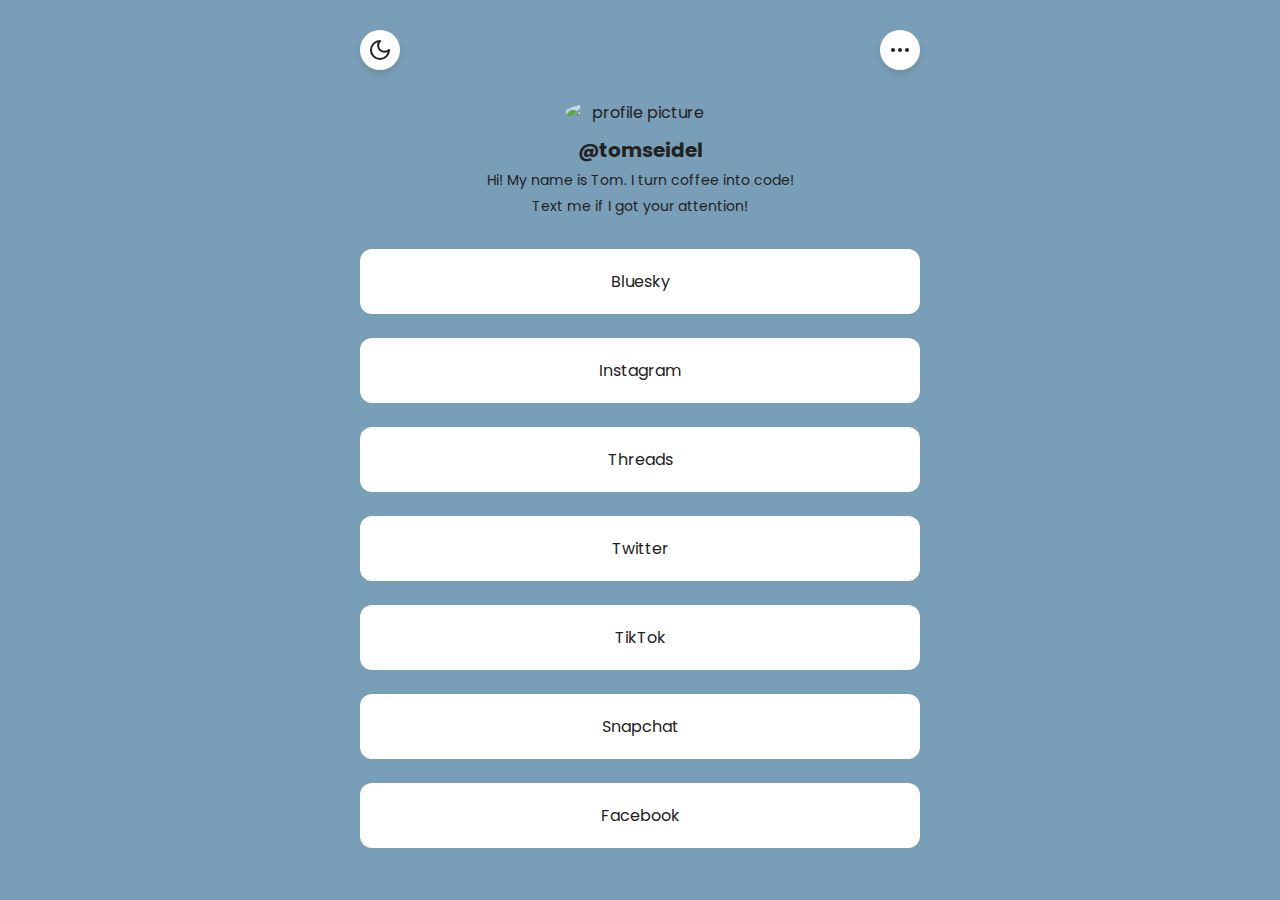
==== links.html @ 718a18c9 "fix: removed dark mode favicon" ====
<!DOCTYPE html>
<html lang="en">
    <head>
        <meta charset="UTF-8">
        <meta name="viewport" content="width=device-width, initial-scale=1.0">
        <link rel="stylesheet" href="styles/links.css">
        <link rel="preconnect" href="https://fonts.googleapis.com">
        <link rel="preconnect" href="https://fonts.gstatic.com" crossorigin>
        <link href="https://fonts.googleapis.com/css2?family=Poppins:wght@400;700&display=swap" rel="stylesheet">
        <link rel="apple-touch-icon" sizes="180x180" href="/apple-touch-icon.png">
        <link rel="icon" type="image/png" sizes="32x32" href="/favicon-32x32.png">
        <link rel="icon" type="image/png" sizes="16x16" href="/favicon-16x16.png">
        <link rel="manifest" href="/site.webmanifest">
        <title>Tom Seidel | Links</title>
    </head>
    <body>
        <div class="overlay"></div>
        <section id="modal-frame" class="modal-frame">
            <header class="modal-header">
                <h2>Share Link</h2>
                <button id="modal-close" class="modal-close" aria-label="Close modal"><svg xmlns="http://www.w3.org/2000/svg" width="24" height="24" viewBox="0 0 24 24" fill="none" stroke="black" stroke-width="2" stroke-linecap="round" stroke-linejoin="round" class="lucide lucide-x-icon lucide-x"><path d="M18 6 6 18"/><path d="m6 6 12 12"/></svg></button>
            </header>
            <div class="modal-input-wrapper">
                <input type="text" id="modal-link" class="modal-link" value="https://tomseidel.com/links" readonly>
                <button id="copy-button" class="copy-button">Copy Link</button>
            </div>
        </section>
        <header>
            <div class="header-wrapper">
                <div class="header-content">
                    <div class="darkmode-share">
                        <button id="darkmode-button" class="darkmode-button"></button>
                        <button id="menu-button" class="menu-button"></button>
                    </div>
                </div>
                <div class="hero-wrapper">
                    <img src="assets/pictures/tom.jpg" alt="profile picture" class="hero-pic">
                    <h1>@tomseidel</h1>
                    <p>Hi! My name is Tom. I turn coffee into code!</p>
                    <p>Text me if I got your attention!</p>
                </div>
            </div>
        </header>
        <section class="link-wrapper">
            <div class="link-content">
                <a href="https://bsky.app/profile/tomseidel.com" class="link-button"target="_blank">Bluesky</a>
                <a href="https://www.instagram.com/tom_sei/" class="link-button"target="_blank">Instagram</a>
                <a href="https://www.threads.net/@tom_sei/" class="link-button"target="_blank">Threads</a>
                <a href="https://x.com/tseideldev/" class="link-button"target="_blank">Twitter</a>
                <a href="https://www.tiktok.com/@tom_seidel" class="link-button"target="_blank">TikTok</a>
                <a href="https://www.snapchat.com/add/tom_sei" class="link-button"target="_blank">Snapchat</a>
                <a href="https://www.facebook.com/seidel.tom" class="link-button"target="_blank">Facebook</a>
            </div>
        </section>
        <script src="scripts/links.js"></script>
    </body>
</html>
---- styles/links.css ----
* { box-sizing: border-box; margin: 0; padding: 0; }
body { font-family: "Poppins", sans-serif; background: #799eb7; color: #222; transition: 0.3s; }

/* Modal Window */
.overlay {
    position: fixed;
    width: 100%;
    height: 100%;
    background: rgba(26, 26, 26, 0.5);
    opacity: 0;
    pointer-events: none;
    z-index: 1001;
    transition: opacity 0.3s ease-in-out;
}

.overlay.active {
    opacity: 1;
    pointer-events: auto;
}

.modal-frame {
    position: fixed;
    top: 50%;
    left: 50%;
    transform: translate(-50%, -50%);
    width: 100%;
    max-width: calc(610px - 3em);
    padding: 20px;
    background-color: #fff;
    color: #222;
    border-radius: 12px;
    box-shadow: 0px 4px 10px rgba(0, 0, 0, 0.2);
    opacity: 0;
    pointer-events: none;
    transition: opacity 0.3s ease-in-out;
    z-index: 1002;
}

.modal-frame.active {
    opacity: 1;
    pointer-events: auto;
}

.modal-header {
    display: flex;
    align-items: center;
    justify-content: center;
    position: relative;
}

.modal-header h2 {
    text-align: center;
    margin: 0;
    flex-grow: 1;
}

.modal-close {
    position: absolute;
    right: 0;
    top: 50%;
    transform: translateY(-50%);
    background: none;
    border: none;
    cursor: pointer;
    padding: 5px;
    display: flex;
    align-items: center;
}

.modal-close svg {
    stroke: black !important;
}

.modal-input-wrapper {
    display: flex;
    flex-direction: column;
    align-items: center;
    width: 100%;
    gap: 10px;
    margin-top: 30px;
}

.modal-link {
    display: block;
    width: 100%;
    max-width: 400px;
    padding: 12px;
    font-size: 16px;
    text-align: center;
    border: 2px solid #ccc;
    border-radius: 8px;
    outline: none;
    background-color: #f8f8f8;
    margin: 16px auto;
}

.modal-link {
    display: flex;
    align-items: center;
    justify-content: center;
    width: 300px;
    height: 20px;
}

.copy-button {
    width: 100%;
    max-width: 300px;
    padding: 10px;
    background: #c9783a;
    font-size: 12px;
    font-weight: 700;
    color: #fff;
    border: none;
    border-radius: 8px;
    cursor: pointer;
    transition: background 0.3s;
    margin-top: 10px;
}

.copy-button:hover {
    background: #a6612d;
}

/* Header section with darkmode and share button */
.header-wrapper {
    display: flex;
    align-items: center;
    flex-direction: column;
    padding-top: 70px;
}

.header-content {
    position: fixed;
    top: 30px;
    left: 50%;
    transform: translateX(-50%);
    width: 100%;

    display: flex;
    justify-content: center;
    z-index: 1000;
}

.darkmode-share {
    display: flex;
    justify-content: space-between;
    width: 100%;
    max-width: 560px;
    margin: 0 1.5em;
    transition: opacity 0.3s ease-in-out;
}

.darkmode-share.hidden {
    opacity: 0;
    pointer-events: none;
}

.darkmode-button {
    width: 40px;
    height: 40px;
    border-radius: 50%;
    background: #fff;
    color: #222;
    display: flex; 
    justify-content: center; 
    align-items: center;
    font-size: 24px; 
    cursor: pointer;
    border: none;
    box-shadow: 0px 4px 6px rgba(0, 0, 0, 0.1);
    transition: background 0.3s;
}

.darkmode-button:hover {
    background: #c9783a;
    color: #fff;
}

.menu-button {
    width: 40px;
    height: 40px;
    border-radius: 50%;
    background: #fff;
    color: #222;
    display: flex; 
    justify-content: center; 
    align-items: center;
    font-size: 24px; 
    cursor: pointer;
    border: none;
    box-shadow: 0px 4px 6px rgba(0, 0, 0, 0.1);
    transition: background 0.3s;
}

.menu-button:hover {
    background: #c9783a;
    color: #fff;
}

.hero-wrapper {
    display: flex;
    flex-direction: column;
    align-items: center;
    width: 100%;
    max-width: 560px;
    padding-top: 30px;
    text-align: center;
}

.hero-wrapper h1 {
    margin-top: 10px;
    font-size: 20px;
}
.hero-wrapper p {
    margin-top: 5px;
    font-size: 14px;
}

.hero-pic {
    width: 100%;
    height: auto;
    max-width: 150px;
    max-height: 150px;
    border-radius: 50%;
    object-fit: cover;
}

/* Link section */
.link-wrapper {
    display: flex;
    justify-content: center;
    margin-top: 20px;
    margin-bottom: 20px;
}

.link-content {
    display: flex;
    flex-direction: column;
    align-items: center;
    width: 100%;
    margin: 0 1.5em;
}

.link-button {
    display: block;
    width: 100%;
    max-width: 560px;
    text-align: center;
    padding: 20px;
    margin: 12px 0;
    background: #fff;
    color: #222;
    border-radius: 12px;
    text-decoration: none;
    transition: 0.3s;
}

.link-button:hover {
    background: #c9783a;
    color: #fff;
}

/* Dark mode functionality */
.dark-mode {
    background: #1a1a1a;
    color: #f1f1f1;
}

.dark-mode .darkmode-button {
    background: #444;
    color: #fff;
}

.dark-mode .darkmode-button:hover {
    background: #c9783a;
}

.dark-mode .menu-button {
    background: #444;
    color: #fff;
}

.dark-mode .menu-button:hover {
    background: #c9783a;
}

.dark-mode .link-button {
    background: #444;
    color: #fff;
}

.dark-mode .link-button:hover {
    background: #c9783a;
    color: #fff;
}

.dark-mode .overlay {
    background: rgba(126, 126, 126, 0.5);
}

.dark-mode .modal-frame {
    background-color: #333;
    color: #f1f1f1;
}

.dark-mode .modal-close {
    color: #f1f1f1;
}

.dark-mode .modal-close svg {
    stroke: white !important;
}

@media (max-width: 575px) {
    /* Dark mode and share button are closer to the top */
    .header-content{
        top: 15px;
    }

    /* Modal window snaps to bottom */
    .modal-frame {
        top: auto;
        bottom: 0;
        left: 50%;
        padding-top: 15px;
        padding-bottom: 40px;
        transform: translateX(-50%);
        border-radius: 12px 12px 0 0;
        max-height: 90vh;
        overflow-y: auto;
    }
}
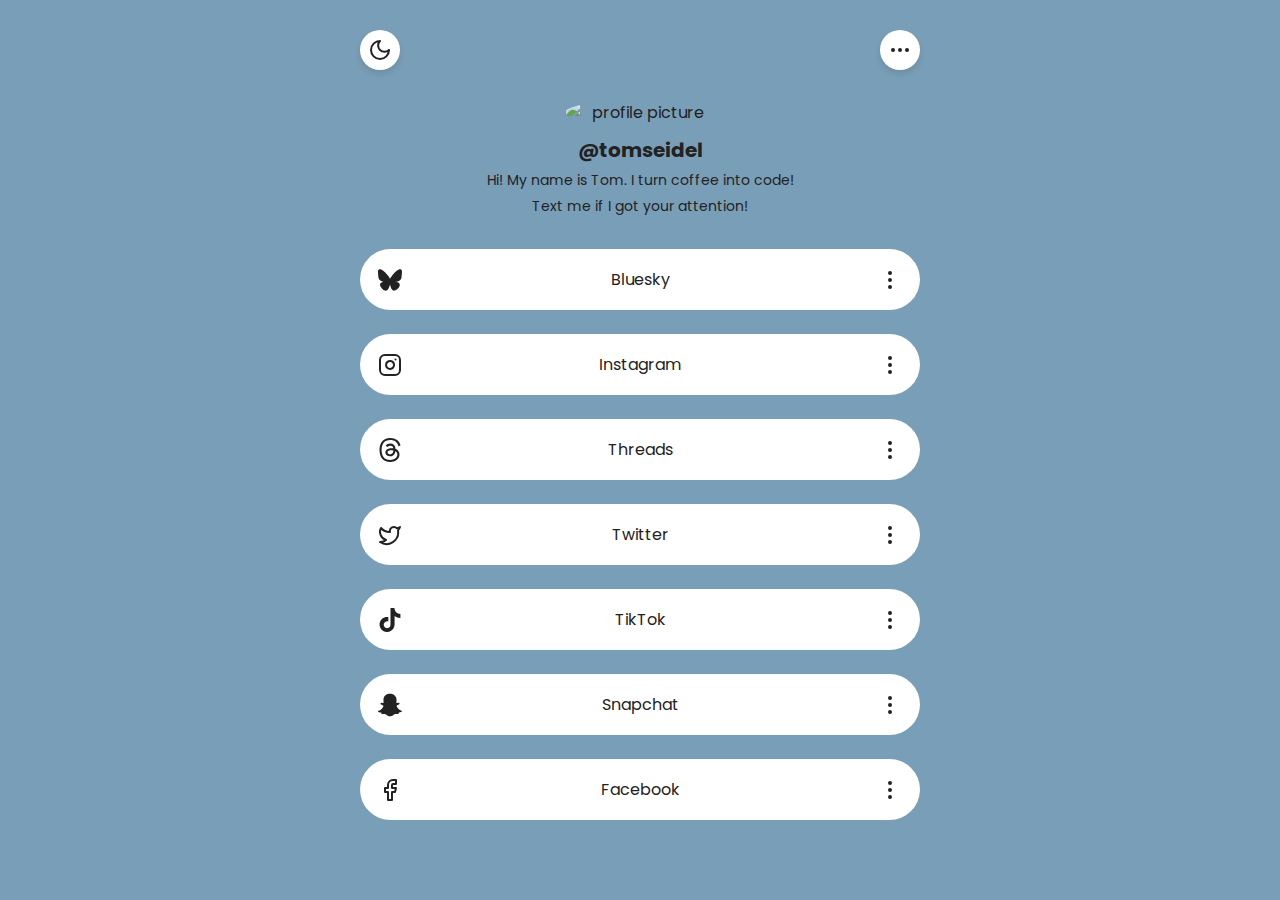
==== commit 7725566d: "feat: add svg icons to link buttons" ====
--- a/links.html
+++ b/links.html
@@ -41,17 +41,97 @@
                 </div>
             </div>
         </header>
+
         <section class="link-wrapper">
             <div class="link-content">
-                <a href="https://bsky.app/profile/tomseidel.com" class="link-button"target="_blank">Bluesky</a>
-                <a href="https://www.instagram.com/tom_sei/" class="link-button"target="_blank">Instagram</a>
-                <a href="https://www.threads.net/@tom_sei/" class="link-button"target="_blank">Threads</a>
-                <a href="https://x.com/tseideldev/" class="link-button"target="_blank">Twitter</a>
-                <a href="https://www.tiktok.com/@tom_seidel" class="link-button"target="_blank">TikTok</a>
-                <a href="https://www.snapchat.com/add/tom_sei" class="link-button"target="_blank">Snapchat</a>
-                <a href="https://www.facebook.com/seidel.tom" class="link-button"target="_blank">Facebook</a>
+            
+                <!-- Bluesky -->
+                <div class="link-button">
+                    <div class="link-left">
+                        <!-- Bluesky Icon SVG -->
+                        <svg role="img" viewBox="0 0 24 24" xmlns="http://www.w3.org/2000/svg" id="Bluesky--Streamline-Simple-Icons" height="24" width="24"><desc>Bluesky Streamline Icon: https://streamlinehq.com</desc><title>Bluesky</title><path d="M12 10.8c-1.087 -2.114 -4.046 -6.053 -6.798 -7.995C2.566 0.944 1.561 1.266 0.902 1.565 0.139 1.908 0 3.08 0 3.768c0 0.69 0.378 5.65 0.624 6.479 0.815 2.736 3.713 3.66 6.383 3.364 0.136 -0.02 0.275 -0.039 0.415 -0.056 -0.138 0.022 -0.276 0.04 -0.415 0.056 -3.912 0.58 -7.387 2.005 -2.83 7.078 5.013 5.19 6.87 -1.113 7.823 -4.308 0.953 3.195 2.05 9.271 7.733 4.308 4.267 -4.308 1.172 -6.498 -2.74 -7.078a8.741 8.741 0 0 1 -0.415 -0.056c0.14 0.017 0.279 0.036 0.415 0.056 2.67 0.297 5.568 -0.628 6.383 -3.364 0.246 -0.828 0.624 -5.79 0.624 -6.478 0 -0.69 -0.139 -1.861 -0.902 -2.206 -0.659 -0.298 -1.664 -0.62 -4.3 1.24C16.046 4.748 13.087 8.687 12 10.8Z" fill="currentColor" stroke-width="1"></path></svg>
+                    </div>
+                    <div class="link-center">Bluesky</div>
+                    <button class="link-right" data-url="https://bsky.app/profile/tomseidel.com" aria-label="Copy Bluesky Link">
+                    <!-- 3 dots icon -->
+                    <svg xmlns="http://www.w3.org/2000/svg" width="24" height="24" viewBox="0 0 24 24" fill="none" stroke="currentColor" stroke-width="2" stroke-linecap="round" stroke-linejoin="round" class="lucide lucide-ellipsis-vertical-icon lucide-ellipsis-vertical"><circle cx="12" cy="12" r="1"/><circle cx="12" cy="5" r="1"/><circle cx="12" cy="19" r="1"/></svg>
+                </div>
+            
+                <!-- Instagram -->
+                <div class="link-button">
+                    <div class="link-left">
+                        <!-- Instagram Icon SVG -->
+                        <svg xmlns="http://www.w3.org/2000/svg" width="24" height="24" viewBox="0 0 24 24" fill="none" stroke="currentColor" stroke-width="2" stroke-linecap="round" stroke-linejoin="round" class="lucide lucide-instagram-icon lucide-instagram"><rect width="20" height="20" x="2" y="2" rx="5" ry="5"/><path d="M16 11.37A4 4 0 1 1 12.63 8 4 4 0 0 1 16 11.37z"/><line x1="17.5" x2="17.51" y1="6.5" y2="6.5"/></svg>
+                    </div>
+                    <div class="link-center">Instagram</div>
+                    <button class="link-right" data-url="https://www.instagram.com/tom_sei/" aria-label="Copy Instagram Link">
+                    <!-- 3 dots icon -->
+                    <svg xmlns="http://www.w3.org/2000/svg" width="24" height="24" viewBox="0 0 24 24" fill="none" stroke="currentColor" stroke-width="2" stroke-linecap="round" stroke-linejoin="round" class="lucide lucide-ellipsis-vertical-icon lucide-ellipsis-vertical"><circle cx="12" cy="12" r="1"/><circle cx="12" cy="5" r="1"/><circle cx="12" cy="19" r="1"/></svg>
+                </div>
+
+                <!-- Threads -->
+                <div class="link-button">
+                    <div class="link-left">
+                        <!-- Threads Icon SVG -->
+                        <svg role="img" viewBox="0 0 24 24" xmlns="http://www.w3.org/2000/svg" id="Threads--Streamline-Simple-Icons" height="24" width="24"><desc>Threads Streamline Icon: https://streamlinehq.com</desc><title>Threads</title><path d="M12.186 24h-0.007c-3.581 -0.024 -6.334 -1.205 -8.184 -3.509C2.35 18.44 1.5 15.586 1.472 12.01v-0.017c0.03 -3.579 0.879 -6.43 2.525 -8.482C5.845 1.205 8.6 0.024 12.18 0h0.014c2.746 0.02 5.043 0.725 6.826 2.098 1.677 1.29 2.858 3.13 3.509 5.467l-2.04 0.569c-1.104 -3.96 -3.898 -5.984 -8.304 -6.015 -2.91 0.022 -5.11 0.936 -6.54 2.717C4.307 6.504 3.616 8.914 3.589 12c0.027 3.086 0.718 5.496 2.057 7.164 1.43 1.783 3.631 2.698 6.54 2.717 2.623 -0.02 4.358 -0.631 5.8 -2.045 1.647 -1.613 1.618 -3.593 1.09 -4.798 -0.31 -0.71 -0.873 -1.3 -1.634 -1.75 -0.192 1.352 -0.622 2.446 -1.284 3.272 -0.886 1.102 -2.14 1.704 -3.73 1.79 -1.202 0.065 -2.361 -0.218 -3.259 -0.801 -1.063 -0.689 -1.685 -1.74 -1.752 -2.964 -0.065 -1.19 0.408 -2.285 1.33 -3.082 0.88 -0.76 2.119 -1.207 3.583 -1.291a13.853 13.853 0 0 1 3.02 0.142c-0.126 -0.742 -0.375 -1.332 -0.75 -1.757 -0.513 -0.586 -1.308 -0.883 -2.359 -0.89h-0.029c-0.844 0 -1.992 0.232 -2.721 1.32l-1.757 -1.18c0.98 -1.454 2.568 -2.256 4.478 -2.256h0.044c3.194 0.02 5.097 1.975 5.287 5.388 0.108 0.046 0.216 0.094 0.321 0.142 1.49 0.7 2.58 1.761 3.154 3.07 0.797 1.82 0.871 4.79 -1.548 7.158 -1.85 1.81 -4.094 2.628 -7.277 2.65Zm1.003 -11.69c-0.242 0 -0.487 0.007 -0.739 0.021 -1.836 0.103 -2.98 0.946 -2.916 2.143 0.067 1.256 1.452 1.839 2.784 1.767 1.224 -0.065 2.818 -0.543 3.086 -3.71a10.5 10.5 0 0 0 -2.215 -0.221z" fill="currentColor" stroke-width="1"></path></svg>
+                    </div>
+                    <div class="link-center">Threads</div>
+                    <button class="link-right" data-url="https://www.threads.net/@tom_sei/" aria-label="Copy Threads Link">
+                    <!-- 3 dots icon -->
+                    <svg xmlns="http://www.w3.org/2000/svg" width="24" height="24" viewBox="0 0 24 24" fill="none" stroke="currentColor" stroke-width="2" stroke-linecap="round" stroke-linejoin="round" class="lucide lucide-ellipsis-vertical-icon lucide-ellipsis-vertical"><circle cx="12" cy="12" r="1"/><circle cx="12" cy="5" r="1"/><circle cx="12" cy="19" r="1"/></svg>
+                </div>
+                
+                <!-- Twitter -->
+                <div class="link-button">
+                    <div class="link-left">
+                        <!-- Twitter Icon SVG -->
+                        <svg xmlns="http://www.w3.org/2000/svg" width="24" height="24" viewBox="0 0 24 24" fill="none" stroke="currentColor" stroke-width="2" stroke-linecap="round" stroke-linejoin="round" class="lucide lucide-twitter-icon lucide-twitter"><path d="M22 4s-.7 2.1-2 3.4c1.6 10-9.4 17.3-18 11.6 2.2.1 4.4-.6 6-2C3 15.5.5 9.6 3 5c2.2 2.6 5.6 4.1 9 4-.9-4.2 4-6.6 7-3.8 1.1 0 3-1.2 3-1.2z"/></svg>
+                    </div>
+                    <div class="link-center">Twitter</div>
+                    <button class="link-right" data-url="https://www.threads.net/@tom_sei/" aria-label="Copy Twitter Link">
+                    <!-- 3 dots icon -->
+                    <svg xmlns="http://www.w3.org/2000/svg" width="24" height="24" viewBox="0 0 24 24" fill="none" stroke="currentColor" stroke-width="2" stroke-linecap="round" stroke-linejoin="round" class="lucide lucide-ellipsis-vertical-icon lucide-ellipsis-vertical"><circle cx="12" cy="12" r="1"/><circle cx="12" cy="5" r="1"/><circle cx="12" cy="19" r="1"/></svg>
+                </div>
+
+                <!-- TikTok -->
+                <div class="link-button">
+                    <div class="link-left">
+                        <!-- TikTok Icon SVG -->
+                        <svg role="img" viewBox="0 0 24 24" xmlns="http://www.w3.org/2000/svg" id="Tiktok--Streamline-Simple-Icons" height="24" width="24"><desc>Tiktok Streamline Icon: https://streamlinehq.com</desc><title>TikTok</title><path d="M12.525 0.02c1.31 -0.02 2.61 -0.01 3.91 -0.02 0.08 1.53 0.63 3.09 1.75 4.17 1.12 1.11 2.7 1.62 4.24 1.79v4.03c-1.44 -0.05 -2.89 -0.35 -4.2 -0.97 -0.57 -0.26 -1.1 -0.59 -1.62 -0.93 -0.01 2.92 0.01 5.84 -0.02 8.75 -0.08 1.4 -0.54 2.79 -1.35 3.94 -1.31 1.92 -3.58 3.17 -5.91 3.21 -1.43 0.08 -2.86 -0.31 -4.08 -1.03 -2.02 -1.19 -3.44 -3.37 -3.65 -5.71 -0.02 -0.5 -0.03 -1 -0.01 -1.49 0.18 -1.9 1.12 -3.72 2.58 -4.96 1.66 -1.44 3.98 -2.13 6.15 -1.72 0.02 1.48 -0.04 2.96 -0.04 4.44 -0.99 -0.32 -2.15 -0.23 -3.02 0.37 -0.63 0.41 -1.11 1.04 -1.36 1.75 -0.21 0.51 -0.15 1.07 -0.14 1.61 0.24 1.64 1.82 3.02 3.5 2.87 1.12 -0.01 2.19 -0.66 2.77 -1.61 0.19 -0.33 0.4 -0.67 0.41 -1.06 0.1 -1.79 0.06 -3.57 0.07 -5.36 0.01 -4.03 -0.01 -8.05 0.02 -12.07z" fill="currentColor" stroke-width="1"></path></svg>
+                    </div>
+                    <div class="link-center">TikTok</div>
+                    <button class="link-right" data-url="https://www.tiktok.com/@tom_seidel" aria-label="Copy TikTok Link">
+                    <!-- 3 dots icon -->
+                    <svg xmlns="http://www.w3.org/2000/svg" width="24" height="24" viewBox="0 0 24 24" fill="none" stroke="currentColor" stroke-width="2" stroke-linecap="round" stroke-linejoin="round" class="lucide lucide-ellipsis-vertical-icon lucide-ellipsis-vertical"><circle cx="12" cy="12" r="1"/><circle cx="12" cy="5" r="1"/><circle cx="12" cy="19" r="1"/></svg>
+                </div>
+
+                <!-- Snapchat -->
+                <div class="link-button">
+                    <div class="link-left">
+                        <!-- Snapchat Icon SVG -->
+                        <svg role="img" viewBox="0 0 24 24" xmlns="http://www.w3.org/2000/svg" id="Snapchat--Streamline-Simple-Icons" height="24" width="24"><desc>Snapchat Streamline Icon: https://streamlinehq.com</desc><title>Snapchat</title><path d="M12.206 0.793c0.99 0 4.347 0.276 5.93 3.821 0.529 1.193 0.403 3.219 0.299 4.847l-0.003 0.06c-0.012 0.18 -0.022 0.345 -0.03 0.51 0.075 0.045 0.203 0.09 0.401 0.09 0.3 -0.016 0.659 -0.12 1.033 -0.301 0.165 -0.088 0.344 -0.104 0.464 -0.104 0.182 0 0.359 0.029 0.509 0.09 0.45 0.149 0.734 0.479 0.734 0.838 0.015 0.449 -0.39 0.839 -1.213 1.168 -0.089 0.029 -0.209 0.075 -0.344 0.119 -0.45 0.135 -1.139 0.36 -1.333 0.81 -0.09 0.224 -0.061 0.524 0.12 0.868l0.015 0.015c0.06 0.136 1.526 3.475 4.791 4.014 0.255 0.044 0.435 0.27 0.42 0.509 0 0.075 -0.015 0.149 -0.045 0.225 -0.24 0.569 -1.273 0.988 -3.146 1.271 -0.059 0.091 -0.12 0.375 -0.164 0.57 -0.029 0.179 -0.074 0.36 -0.134 0.553 -0.076 0.271 -0.27 0.405 -0.555 0.405h-0.03c-0.135 0 -0.313 -0.031 -0.538 -0.074 -0.36 -0.075 -0.765 -0.135 -1.273 -0.135 -0.3 0 -0.599 0.015 -0.913 0.074 -0.6 0.104 -1.123 0.464 -1.723 0.884 -0.853 0.599 -1.826 1.288 -3.294 1.288 -0.06 0 -0.119 -0.015 -0.18 -0.015h-0.149c-1.468 0 -2.427 -0.675 -3.279 -1.288 -0.599 -0.42 -1.107 -0.779 -1.707 -0.884 -0.314 -0.045 -0.629 -0.074 -0.928 -0.074 -0.54 0 -0.958 0.089 -1.272 0.149 -0.211 0.043 -0.391 0.074 -0.54 0.074 -0.374 0 -0.523 -0.224 -0.583 -0.42 -0.061 -0.192 -0.09 -0.389 -0.135 -0.567 -0.046 -0.181 -0.105 -0.494 -0.166 -0.57 -1.918 -0.222 -2.95 -0.642 -3.189 -1.226 -0.031 -0.063 -0.052 -0.15 -0.055 -0.225 -0.015 -0.243 0.165 -0.465 0.42 -0.509 3.264 -0.54 4.73 -3.879 4.791 -4.02l0.016 -0.029c0.18 -0.345 0.224 -0.645 0.119 -0.869 -0.195 -0.434 -0.884 -0.658 -1.332 -0.809 -0.121 -0.029 -0.24 -0.074 -0.346 -0.119 -1.107 -0.435 -1.257 -0.93 -1.197 -1.273 0.09 -0.479 0.674 -0.793 1.168 -0.793 0.146 0 0.27 0.029 0.383 0.074 0.42 0.194 0.789 0.3 1.104 0.3 0.234 0 0.384 -0.06 0.465 -0.105l-0.046 -0.569c-0.098 -1.626 -0.225 -3.651 0.307 -4.837C7.392 1.077 10.739 0.807 11.727 0.807l0.419 -0.015h0.06z" fill="currentColor" stroke-width="1"></path></svg>
+                    </div>
+                    <div class="link-center">Snapchat</div>
+                    <button class="link-right" data-url="https://www.snapchat.com/add/tom_sei" aria-label="Copy Snapchat Link">
+                    <!-- 3 dots icon -->
+                    <svg xmlns="http://www.w3.org/2000/svg" width="24" height="24" viewBox="0 0 24 24" fill="none" stroke="currentColor" stroke-width="2" stroke-linecap="round" stroke-linejoin="round" class="lucide lucide-ellipsis-vertical-icon lucide-ellipsis-vertical"><circle cx="12" cy="12" r="1"/><circle cx="12" cy="5" r="1"/><circle cx="12" cy="19" r="1"/></svg>
+                </div>
+
+                <!-- Facebook -->
+                <div class="link-button">
+                    <div class="link-left">
+                        <!-- Facebook Icon SVG -->
+                        <svg xmlns="http://www.w3.org/2000/svg" width="24" height="24" viewBox="0 0 24 24" fill="none" stroke="currentColor" stroke-width="2" stroke-linecap="round" stroke-linejoin="round" class="lucide lucide-facebook-icon lucide-facebook"><path d="M18 2h-3a5 5 0 0 0-5 5v3H7v4h3v8h4v-8h3l1-4h-4V7a1 1 0 0 1 1-1h3z"/></svg>
+                    </div>
+                    <div class="link-center">Facebook</div>
+                    <button class="link-right" data-url="https://www.facebook.com/seidel.tom" aria-label="Copy Facebook Link">
+                    <!-- 3 dots icon -->
+                    <svg xmlns="http://www.w3.org/2000/svg" width="24" height="24" viewBox="0 0 24 24" fill="none" stroke="currentColor" stroke-width="2" stroke-linecap="round" stroke-linejoin="round" class="lucide lucide-ellipsis-vertical-icon lucide-ellipsis-vertical"><circle cx="12" cy="12" r="1"/><circle cx="12" cy="5" r="1"/><circle cx="12" cy="19" r="1"/></svg>
+                </div>
+
             </div>
-        </section>
+          </section>
+
         <script src="scripts/links.js"></script>
     </body>
 </html>--- a/styles/links.css
+++ b/styles/links.css
@@ -242,22 +242,59 @@
 }
 
 .link-button {
+    display: flex;
+    align-items: center;
+    justify-content: space-between;
+    max-width: 560px;
+    width: 100%;
+    background: #fff;
+    border-radius: 36px;
+    margin: 12px 0;
+    padding: 18px;
+    position: relative;
+    transition: 0.3s;
+    text-decoration: none;
+    color: #222;
+  }
+
+  .link-button:hover {
+    background: #c9783a;
+    color: #fff;
+}
+  
+.link-left,
+.link-right {
+    display: flex;
+    align-items: center;
+    justify-content: center;
+    flex-shrink: 0;
+    width: 24px;
+    height: 24px;
+}
+ 
+.link-left {
+    color: #222;
+}
+
+.link-right {
+    background: none;
+    border: none;
+    padding: 0;
+    color: #222;
+    cursor: pointer;
+}
+  
+.link-center {
+    flex: 1;
+    text-align: center;
+}
+
+.link-left svg,
+.link-right svg {
     display: block;
     width: 100%;
-    max-width: 560px;
-    text-align: center;
-    padding: 20px;
-    margin: 12px 0;
-    background: #fff;
-    color: #222;
-    border-radius: 12px;
-    text-decoration: none;
-    transition: 0.3s;
-}
-
-.link-button:hover {
-    background: #c9783a;
-    color: #fff;
+    height: 100%;
+    object-fit: contain;
 }
 
 /* Dark mode functionality */
@@ -309,6 +346,14 @@
 
 .dark-mode .modal-close svg {
     stroke: white !important;
+}
+
+.dark-mode .link-left svg {
+    color: #f1f1f1;
+}
+
+.dark-mode .link-right {
+    color: #f1f1f1;
 }
 
 @media (max-width: 575px) {
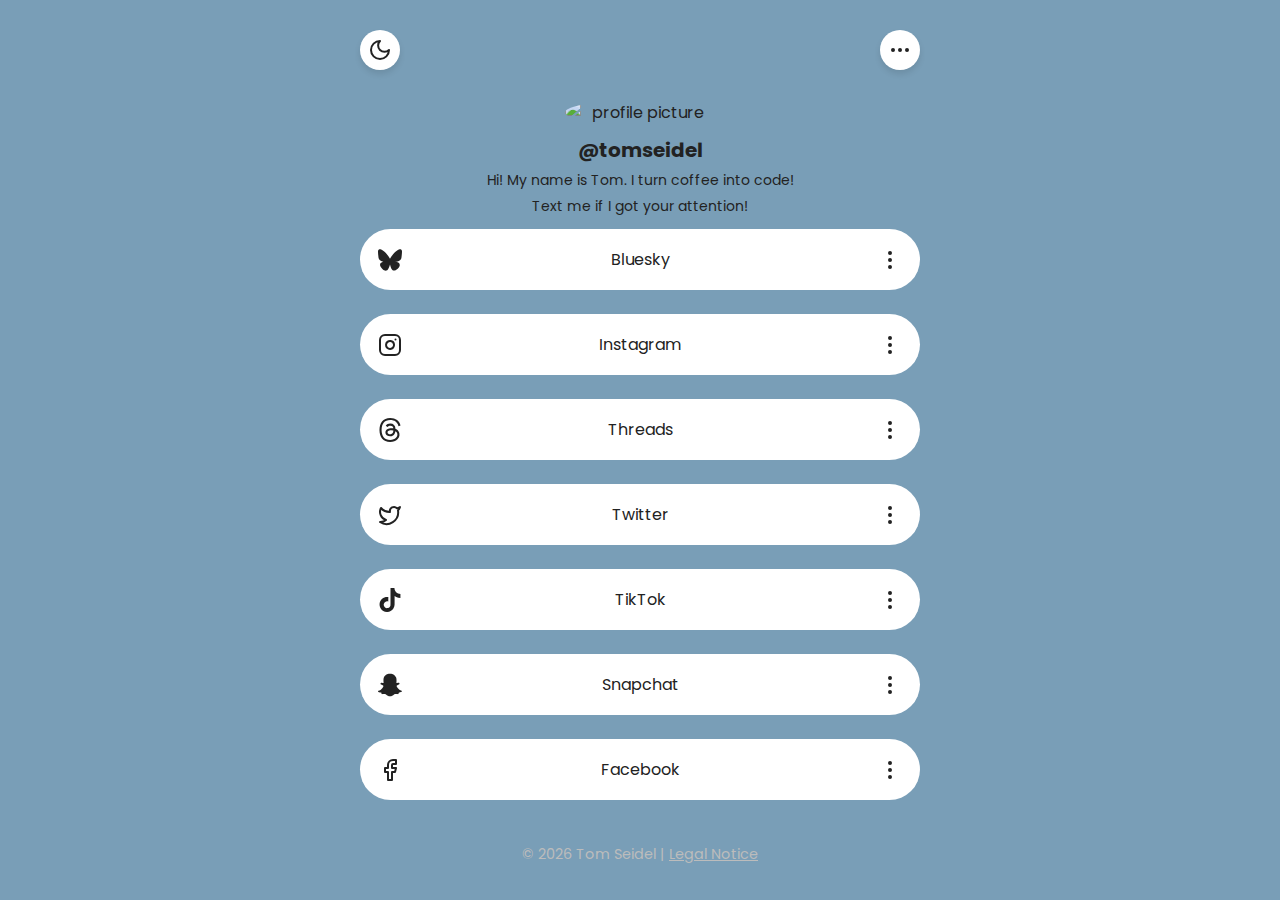
==== commit c3131916: "feat: add footer with legal notice" ====
--- a/links.html
+++ b/links.html
@@ -14,23 +14,28 @@
         <title>Tom Seidel | Links</title>
     </head>
     <body>
+
         <div class="overlay"></div>
         <section id="modal-frame" class="modal-frame">
-            <header class="modal-header">
-                <h2>Share Link</h2>
-                <button id="modal-close" class="modal-close" aria-label="Close modal"><svg xmlns="http://www.w3.org/2000/svg" width="24" height="24" viewBox="0 0 24 24" fill="none" stroke="black" stroke-width="2" stroke-linecap="round" stroke-linejoin="round" class="lucide lucide-x-icon lucide-x"><path d="M18 6 6 18"/><path d="m6 6 12 12"/></svg></button>
-            </header>
-            <div class="modal-input-wrapper">
-                <input type="text" id="modal-link" class="modal-link" value="https://tomseidel.com/links" readonly>
-                <button id="copy-button" class="copy-button">Copy Link</button>
-            </div>
+          <header class="modal-header">
+            <h2>Share Link</h2>
+            <button id="modal-close" class="modal-close" aria-label="Close modal">
+              <!-- Close Icon -->
+              <svg xmlns="http://www.w3.org/2000/svg" width="24" height="24" viewBox="0 0 24 24" fill="none" stroke="black" stroke-width="2" stroke-linecap="round" stroke-linejoin="round" class="lucide lucide-x-icon lucide-x"><path d="M18 6 6 18"/><path d="m6 6 12 12"/></svg>
+            </button>
+          </header>
+          <div class="modal-input-wrapper">
+            <input type="text" id="modal-link" class="modal-link" value="" readonly />
+            <button id="copy-button" class="copy-button" data-url="">Copy Link</button>
+          </div>
         </section>
+        
         <header>
             <div class="header-wrapper">
                 <div class="header-content">
                     <div class="darkmode-share">
                         <button id="darkmode-button" class="darkmode-button"></button>
-                        <button id="menu-button" class="menu-button"></button>
+                        <button id="menu-button" class="menu-button" data-url="https://tomseidel.com/links"></button>
                     </div>
                 </div>
                 <div class="hero-wrapper">
@@ -51,10 +56,11 @@
                         <!-- Bluesky Icon SVG -->
                         <svg role="img" viewBox="0 0 24 24" xmlns="http://www.w3.org/2000/svg" id="Bluesky--Streamline-Simple-Icons" height="24" width="24"><desc>Bluesky Streamline Icon: https://streamlinehq.com</desc><title>Bluesky</title><path d="M12 10.8c-1.087 -2.114 -4.046 -6.053 -6.798 -7.995C2.566 0.944 1.561 1.266 0.902 1.565 0.139 1.908 0 3.08 0 3.768c0 0.69 0.378 5.65 0.624 6.479 0.815 2.736 3.713 3.66 6.383 3.364 0.136 -0.02 0.275 -0.039 0.415 -0.056 -0.138 0.022 -0.276 0.04 -0.415 0.056 -3.912 0.58 -7.387 2.005 -2.83 7.078 5.013 5.19 6.87 -1.113 7.823 -4.308 0.953 3.195 2.05 9.271 7.733 4.308 4.267 -4.308 1.172 -6.498 -2.74 -7.078a8.741 8.741 0 0 1 -0.415 -0.056c0.14 0.017 0.279 0.036 0.415 0.056 2.67 0.297 5.568 -0.628 6.383 -3.364 0.246 -0.828 0.624 -5.79 0.624 -6.478 0 -0.69 -0.139 -1.861 -0.902 -2.206 -0.659 -0.298 -1.664 -0.62 -4.3 1.24C16.046 4.748 13.087 8.687 12 10.8Z" fill="currentColor" stroke-width="1"></path></svg>
                     </div>
-                    <div class="link-center">Bluesky</div>
+                    <a href="https://bsky.app/profile/tomseidel.com" class="link-center" target="_blank">Bluesky</a>
                     <button class="link-right" data-url="https://bsky.app/profile/tomseidel.com" aria-label="Copy Bluesky Link">
-                    <!-- 3 dots icon -->
-                    <svg xmlns="http://www.w3.org/2000/svg" width="24" height="24" viewBox="0 0 24 24" fill="none" stroke="currentColor" stroke-width="2" stroke-linecap="round" stroke-linejoin="round" class="lucide lucide-ellipsis-vertical-icon lucide-ellipsis-vertical"><circle cx="12" cy="12" r="1"/><circle cx="12" cy="5" r="1"/><circle cx="12" cy="19" r="1"/></svg>
+                        <!-- 3 dots icon -->
+                        <svg xmlns="http://www.w3.org/2000/svg" width="24" height="24" viewBox="0 0 24 24" fill="none" stroke="currentColor" stroke-width="2" stroke-linecap="round" stroke-linejoin="round" class="lucide lucide-ellipsis-vertical-icon lucide-ellipsis-vertical"><circle cx="12" cy="12" r="1"/><circle cx="12" cy="5" r="1"/><circle cx="12" cy="19" r="1"/></svg>
+                    </button>
                 </div>
             
                 <!-- Instagram -->
@@ -63,10 +69,11 @@
                         <!-- Instagram Icon SVG -->
                         <svg xmlns="http://www.w3.org/2000/svg" width="24" height="24" viewBox="0 0 24 24" fill="none" stroke="currentColor" stroke-width="2" stroke-linecap="round" stroke-linejoin="round" class="lucide lucide-instagram-icon lucide-instagram"><rect width="20" height="20" x="2" y="2" rx="5" ry="5"/><path d="M16 11.37A4 4 0 1 1 12.63 8 4 4 0 0 1 16 11.37z"/><line x1="17.5" x2="17.51" y1="6.5" y2="6.5"/></svg>
                     </div>
-                    <div class="link-center">Instagram</div>
+                    <a href="https://www.instagram.com/tom_sei/" class="link-center" target="_blank">Instagram</a>
                     <button class="link-right" data-url="https://www.instagram.com/tom_sei/" aria-label="Copy Instagram Link">
-                    <!-- 3 dots icon -->
-                    <svg xmlns="http://www.w3.org/2000/svg" width="24" height="24" viewBox="0 0 24 24" fill="none" stroke="currentColor" stroke-width="2" stroke-linecap="round" stroke-linejoin="round" class="lucide lucide-ellipsis-vertical-icon lucide-ellipsis-vertical"><circle cx="12" cy="12" r="1"/><circle cx="12" cy="5" r="1"/><circle cx="12" cy="19" r="1"/></svg>
+                        <!-- 3 dots icon -->
+                        <svg xmlns="http://www.w3.org/2000/svg" width="24" height="24" viewBox="0 0 24 24" fill="none" stroke="currentColor" stroke-width="2" stroke-linecap="round" stroke-linejoin="round" class="lucide lucide-ellipsis-vertical-icon lucide-ellipsis-vertical"><circle cx="12" cy="12" r="1"/><circle cx="12" cy="5" r="1"/><circle cx="12" cy="19" r="1"/></svg>
+                    </button>
                 </div>
 
                 <!-- Threads -->
@@ -75,10 +82,11 @@
                         <!-- Threads Icon SVG -->
                         <svg role="img" viewBox="0 0 24 24" xmlns="http://www.w3.org/2000/svg" id="Threads--Streamline-Simple-Icons" height="24" width="24"><desc>Threads Streamline Icon: https://streamlinehq.com</desc><title>Threads</title><path d="M12.186 24h-0.007c-3.581 -0.024 -6.334 -1.205 -8.184 -3.509C2.35 18.44 1.5 15.586 1.472 12.01v-0.017c0.03 -3.579 0.879 -6.43 2.525 -8.482C5.845 1.205 8.6 0.024 12.18 0h0.014c2.746 0.02 5.043 0.725 6.826 2.098 1.677 1.29 2.858 3.13 3.509 5.467l-2.04 0.569c-1.104 -3.96 -3.898 -5.984 -8.304 -6.015 -2.91 0.022 -5.11 0.936 -6.54 2.717C4.307 6.504 3.616 8.914 3.589 12c0.027 3.086 0.718 5.496 2.057 7.164 1.43 1.783 3.631 2.698 6.54 2.717 2.623 -0.02 4.358 -0.631 5.8 -2.045 1.647 -1.613 1.618 -3.593 1.09 -4.798 -0.31 -0.71 -0.873 -1.3 -1.634 -1.75 -0.192 1.352 -0.622 2.446 -1.284 3.272 -0.886 1.102 -2.14 1.704 -3.73 1.79 -1.202 0.065 -2.361 -0.218 -3.259 -0.801 -1.063 -0.689 -1.685 -1.74 -1.752 -2.964 -0.065 -1.19 0.408 -2.285 1.33 -3.082 0.88 -0.76 2.119 -1.207 3.583 -1.291a13.853 13.853 0 0 1 3.02 0.142c-0.126 -0.742 -0.375 -1.332 -0.75 -1.757 -0.513 -0.586 -1.308 -0.883 -2.359 -0.89h-0.029c-0.844 0 -1.992 0.232 -2.721 1.32l-1.757 -1.18c0.98 -1.454 2.568 -2.256 4.478 -2.256h0.044c3.194 0.02 5.097 1.975 5.287 5.388 0.108 0.046 0.216 0.094 0.321 0.142 1.49 0.7 2.58 1.761 3.154 3.07 0.797 1.82 0.871 4.79 -1.548 7.158 -1.85 1.81 -4.094 2.628 -7.277 2.65Zm1.003 -11.69c-0.242 0 -0.487 0.007 -0.739 0.021 -1.836 0.103 -2.98 0.946 -2.916 2.143 0.067 1.256 1.452 1.839 2.784 1.767 1.224 -0.065 2.818 -0.543 3.086 -3.71a10.5 10.5 0 0 0 -2.215 -0.221z" fill="currentColor" stroke-width="1"></path></svg>
                     </div>
-                    <div class="link-center">Threads</div>
+                    <a href="https://www.threads.net/@tom_sei/" class="link-center" target="_blank">Threads</a>
                     <button class="link-right" data-url="https://www.threads.net/@tom_sei/" aria-label="Copy Threads Link">
-                    <!-- 3 dots icon -->
-                    <svg xmlns="http://www.w3.org/2000/svg" width="24" height="24" viewBox="0 0 24 24" fill="none" stroke="currentColor" stroke-width="2" stroke-linecap="round" stroke-linejoin="round" class="lucide lucide-ellipsis-vertical-icon lucide-ellipsis-vertical"><circle cx="12" cy="12" r="1"/><circle cx="12" cy="5" r="1"/><circle cx="12" cy="19" r="1"/></svg>
+                        <!-- 3 dots icon -->
+                        <svg xmlns="http://www.w3.org/2000/svg" width="24" height="24" viewBox="0 0 24 24" fill="none" stroke="currentColor" stroke-width="2" stroke-linecap="round" stroke-linejoin="round" class="lucide lucide-ellipsis-vertical-icon lucide-ellipsis-vertical"><circle cx="12" cy="12" r="1"/><circle cx="12" cy="5" r="1"/><circle cx="12" cy="19" r="1"/></svg>
+                    </button>
                 </div>
                 
                 <!-- Twitter -->
@@ -87,10 +95,11 @@
                         <!-- Twitter Icon SVG -->
                         <svg xmlns="http://www.w3.org/2000/svg" width="24" height="24" viewBox="0 0 24 24" fill="none" stroke="currentColor" stroke-width="2" stroke-linecap="round" stroke-linejoin="round" class="lucide lucide-twitter-icon lucide-twitter"><path d="M22 4s-.7 2.1-2 3.4c1.6 10-9.4 17.3-18 11.6 2.2.1 4.4-.6 6-2C3 15.5.5 9.6 3 5c2.2 2.6 5.6 4.1 9 4-.9-4.2 4-6.6 7-3.8 1.1 0 3-1.2 3-1.2z"/></svg>
                     </div>
-                    <div class="link-center">Twitter</div>
-                    <button class="link-right" data-url="https://www.threads.net/@tom_sei/" aria-label="Copy Twitter Link">
-                    <!-- 3 dots icon -->
-                    <svg xmlns="http://www.w3.org/2000/svg" width="24" height="24" viewBox="0 0 24 24" fill="none" stroke="currentColor" stroke-width="2" stroke-linecap="round" stroke-linejoin="round" class="lucide lucide-ellipsis-vertical-icon lucide-ellipsis-vertical"><circle cx="12" cy="12" r="1"/><circle cx="12" cy="5" r="1"/><circle cx="12" cy="19" r="1"/></svg>
+                    <a href="https://x.com/tseideldev/" class="link-center" target="_blank">Twitter</a>
+                    <button class="link-right" data-url="https://x.com/tseideldev/" aria-label="Copy Twitter Link">
+                        <!-- 3 dots icon -->
+                        <svg xmlns="http://www.w3.org/2000/svg" width="24" height="24" viewBox="0 0 24 24" fill="none" stroke="currentColor" stroke-width="2" stroke-linecap="round" stroke-linejoin="round" class="lucide lucide-ellipsis-vertical-icon lucide-ellipsis-vertical"><circle cx="12" cy="12" r="1"/><circle cx="12" cy="5" r="1"/><circle cx="12" cy="19" r="1"/></svg>
+                    </button>
                 </div>
 
                 <!-- TikTok -->
@@ -99,10 +108,11 @@
                         <!-- TikTok Icon SVG -->
                         <svg role="img" viewBox="0 0 24 24" xmlns="http://www.w3.org/2000/svg" id="Tiktok--Streamline-Simple-Icons" height="24" width="24"><desc>Tiktok Streamline Icon: https://streamlinehq.com</desc><title>TikTok</title><path d="M12.525 0.02c1.31 -0.02 2.61 -0.01 3.91 -0.02 0.08 1.53 0.63 3.09 1.75 4.17 1.12 1.11 2.7 1.62 4.24 1.79v4.03c-1.44 -0.05 -2.89 -0.35 -4.2 -0.97 -0.57 -0.26 -1.1 -0.59 -1.62 -0.93 -0.01 2.92 0.01 5.84 -0.02 8.75 -0.08 1.4 -0.54 2.79 -1.35 3.94 -1.31 1.92 -3.58 3.17 -5.91 3.21 -1.43 0.08 -2.86 -0.31 -4.08 -1.03 -2.02 -1.19 -3.44 -3.37 -3.65 -5.71 -0.02 -0.5 -0.03 -1 -0.01 -1.49 0.18 -1.9 1.12 -3.72 2.58 -4.96 1.66 -1.44 3.98 -2.13 6.15 -1.72 0.02 1.48 -0.04 2.96 -0.04 4.44 -0.99 -0.32 -2.15 -0.23 -3.02 0.37 -0.63 0.41 -1.11 1.04 -1.36 1.75 -0.21 0.51 -0.15 1.07 -0.14 1.61 0.24 1.64 1.82 3.02 3.5 2.87 1.12 -0.01 2.19 -0.66 2.77 -1.61 0.19 -0.33 0.4 -0.67 0.41 -1.06 0.1 -1.79 0.06 -3.57 0.07 -5.36 0.01 -4.03 -0.01 -8.05 0.02 -12.07z" fill="currentColor" stroke-width="1"></path></svg>
                     </div>
-                    <div class="link-center">TikTok</div>
+                    <a href="https://www.tiktok.com/@tom_seidel" class="link-center" target="_blank">TikTok</a>
                     <button class="link-right" data-url="https://www.tiktok.com/@tom_seidel" aria-label="Copy TikTok Link">
-                    <!-- 3 dots icon -->
-                    <svg xmlns="http://www.w3.org/2000/svg" width="24" height="24" viewBox="0 0 24 24" fill="none" stroke="currentColor" stroke-width="2" stroke-linecap="round" stroke-linejoin="round" class="lucide lucide-ellipsis-vertical-icon lucide-ellipsis-vertical"><circle cx="12" cy="12" r="1"/><circle cx="12" cy="5" r="1"/><circle cx="12" cy="19" r="1"/></svg>
+                        <!-- 3 dots icon -->
+                        <svg xmlns="http://www.w3.org/2000/svg" width="24" height="24" viewBox="0 0 24 24" fill="none" stroke="currentColor" stroke-width="2" stroke-linecap="round" stroke-linejoin="round" class="lucide lucide-ellipsis-vertical-icon lucide-ellipsis-vertical"><circle cx="12" cy="12" r="1"/><circle cx="12" cy="5" r="1"/><circle cx="12" cy="19" r="1"/></svg>
+                    </button>
                 </div>
 
                 <!-- Snapchat -->
@@ -111,10 +121,11 @@
                         <!-- Snapchat Icon SVG -->
                         <svg role="img" viewBox="0 0 24 24" xmlns="http://www.w3.org/2000/svg" id="Snapchat--Streamline-Simple-Icons" height="24" width="24"><desc>Snapchat Streamline Icon: https://streamlinehq.com</desc><title>Snapchat</title><path d="M12.206 0.793c0.99 0 4.347 0.276 5.93 3.821 0.529 1.193 0.403 3.219 0.299 4.847l-0.003 0.06c-0.012 0.18 -0.022 0.345 -0.03 0.51 0.075 0.045 0.203 0.09 0.401 0.09 0.3 -0.016 0.659 -0.12 1.033 -0.301 0.165 -0.088 0.344 -0.104 0.464 -0.104 0.182 0 0.359 0.029 0.509 0.09 0.45 0.149 0.734 0.479 0.734 0.838 0.015 0.449 -0.39 0.839 -1.213 1.168 -0.089 0.029 -0.209 0.075 -0.344 0.119 -0.45 0.135 -1.139 0.36 -1.333 0.81 -0.09 0.224 -0.061 0.524 0.12 0.868l0.015 0.015c0.06 0.136 1.526 3.475 4.791 4.014 0.255 0.044 0.435 0.27 0.42 0.509 0 0.075 -0.015 0.149 -0.045 0.225 -0.24 0.569 -1.273 0.988 -3.146 1.271 -0.059 0.091 -0.12 0.375 -0.164 0.57 -0.029 0.179 -0.074 0.36 -0.134 0.553 -0.076 0.271 -0.27 0.405 -0.555 0.405h-0.03c-0.135 0 -0.313 -0.031 -0.538 -0.074 -0.36 -0.075 -0.765 -0.135 -1.273 -0.135 -0.3 0 -0.599 0.015 -0.913 0.074 -0.6 0.104 -1.123 0.464 -1.723 0.884 -0.853 0.599 -1.826 1.288 -3.294 1.288 -0.06 0 -0.119 -0.015 -0.18 -0.015h-0.149c-1.468 0 -2.427 -0.675 -3.279 -1.288 -0.599 -0.42 -1.107 -0.779 -1.707 -0.884 -0.314 -0.045 -0.629 -0.074 -0.928 -0.074 -0.54 0 -0.958 0.089 -1.272 0.149 -0.211 0.043 -0.391 0.074 -0.54 0.074 -0.374 0 -0.523 -0.224 -0.583 -0.42 -0.061 -0.192 -0.09 -0.389 -0.135 -0.567 -0.046 -0.181 -0.105 -0.494 -0.166 -0.57 -1.918 -0.222 -2.95 -0.642 -3.189 -1.226 -0.031 -0.063 -0.052 -0.15 -0.055 -0.225 -0.015 -0.243 0.165 -0.465 0.42 -0.509 3.264 -0.54 4.73 -3.879 4.791 -4.02l0.016 -0.029c0.18 -0.345 0.224 -0.645 0.119 -0.869 -0.195 -0.434 -0.884 -0.658 -1.332 -0.809 -0.121 -0.029 -0.24 -0.074 -0.346 -0.119 -1.107 -0.435 -1.257 -0.93 -1.197 -1.273 0.09 -0.479 0.674 -0.793 1.168 -0.793 0.146 0 0.27 0.029 0.383 0.074 0.42 0.194 0.789 0.3 1.104 0.3 0.234 0 0.384 -0.06 0.465 -0.105l-0.046 -0.569c-0.098 -1.626 -0.225 -3.651 0.307 -4.837C7.392 1.077 10.739 0.807 11.727 0.807l0.419 -0.015h0.06z" fill="currentColor" stroke-width="1"></path></svg>
                     </div>
-                    <div class="link-center">Snapchat</div>
+                    <a href="https://www.snapchat.com/add/tom_sei" class="link-center" target="_blank">Snapchat</a>
                     <button class="link-right" data-url="https://www.snapchat.com/add/tom_sei" aria-label="Copy Snapchat Link">
-                    <!-- 3 dots icon -->
-                    <svg xmlns="http://www.w3.org/2000/svg" width="24" height="24" viewBox="0 0 24 24" fill="none" stroke="currentColor" stroke-width="2" stroke-linecap="round" stroke-linejoin="round" class="lucide lucide-ellipsis-vertical-icon lucide-ellipsis-vertical"><circle cx="12" cy="12" r="1"/><circle cx="12" cy="5" r="1"/><circle cx="12" cy="19" r="1"/></svg>
+                        <!-- 3 dots icon -->
+                        <svg xmlns="http://www.w3.org/2000/svg" width="24" height="24" viewBox="0 0 24 24" fill="none" stroke="currentColor" stroke-width="2" stroke-linecap="round" stroke-linejoin="round" class="lucide lucide-ellipsis-vertical-icon lucide-ellipsis-vertical"><circle cx="12" cy="12" r="1"/><circle cx="12" cy="5" r="1"/><circle cx="12" cy="19" r="1"/></svg>
+                    </button>
                 </div>
 
                 <!-- Facebook -->
@@ -123,15 +134,20 @@
                         <!-- Facebook Icon SVG -->
                         <svg xmlns="http://www.w3.org/2000/svg" width="24" height="24" viewBox="0 0 24 24" fill="none" stroke="currentColor" stroke-width="2" stroke-linecap="round" stroke-linejoin="round" class="lucide lucide-facebook-icon lucide-facebook"><path d="M18 2h-3a5 5 0 0 0-5 5v3H7v4h3v8h4v-8h3l1-4h-4V7a1 1 0 0 1 1-1h3z"/></svg>
                     </div>
-                    <div class="link-center">Facebook</div>
+                    <a href="https://www.facebook.com/seidel.tom" class="link-center" target="_blank">Facebook</a>
                     <button class="link-right" data-url="https://www.facebook.com/seidel.tom" aria-label="Copy Facebook Link">
-                    <!-- 3 dots icon -->
-                    <svg xmlns="http://www.w3.org/2000/svg" width="24" height="24" viewBox="0 0 24 24" fill="none" stroke="currentColor" stroke-width="2" stroke-linecap="round" stroke-linejoin="round" class="lucide lucide-ellipsis-vertical-icon lucide-ellipsis-vertical"><circle cx="12" cy="12" r="1"/><circle cx="12" cy="5" r="1"/><circle cx="12" cy="19" r="1"/></svg>
+                        <!-- 3 dots icon -->
+                        <svg xmlns="http://www.w3.org/2000/svg" width="24" height="24" viewBox="0 0 24 24" fill="none" stroke="currentColor" stroke-width="2" stroke-linecap="round" stroke-linejoin="round" class="lucide lucide-ellipsis-vertical-icon lucide-ellipsis-vertical"><circle cx="12" cy="12" r="1"/><circle cx="12" cy="5" r="1"/><circle cx="12" cy="19" r="1"/></svg>
+                    </button>
                 </div>
 
             </div>
           </section>
 
+          <footer>
+            <p>&copy; <span id="year"></span> Tom Seidel | <a href="/legalnotes.html" target="_blank">Legal Notice</a></p>
+          </footer>                   
+
         <script src="scripts/links.js"></script>
     </body>
 </html>--- a/styles/links.css
+++ b/styles/links.css
@@ -229,8 +229,6 @@
 .link-wrapper {
     display: flex;
     justify-content: center;
-    margin-top: 20px;
-    margin-bottom: 20px;
 }
 
 .link-content {
@@ -253,8 +251,6 @@
     padding: 18px;
     position: relative;
     transition: 0.3s;
-    text-decoration: none;
-    color: #222;
   }
 
   .link-button:hover {
@@ -287,6 +283,8 @@
 .link-center {
     flex: 1;
     text-align: center;
+    color: #222;
+    text-decoration: none;
 }
 
 .link-left svg,
@@ -297,6 +295,19 @@
     object-fit: contain;
 }
 
+footer {
+    text-align: center;
+    margin-top: 1rem;
+    padding: 1rem 0;
+    font-size: 0.9rem;
+    color: #bcbcbc;
+}
+  
+footer a {
+    color: inherit;
+    text-decoration: underline;
+}
+
 /* Dark mode functionality */
 .dark-mode {
     background: #1a1a1a;
@@ -352,8 +363,16 @@
     color: #f1f1f1;
 }
 
+.dark-mode .link-center {
+    color: #f1f1f1;
+}
+
 .dark-mode .link-right {
     color: #f1f1f1;
+}
+
+.dark-mode footer {
+    color: #404040;
 }
 
 @media (max-width: 575px) {
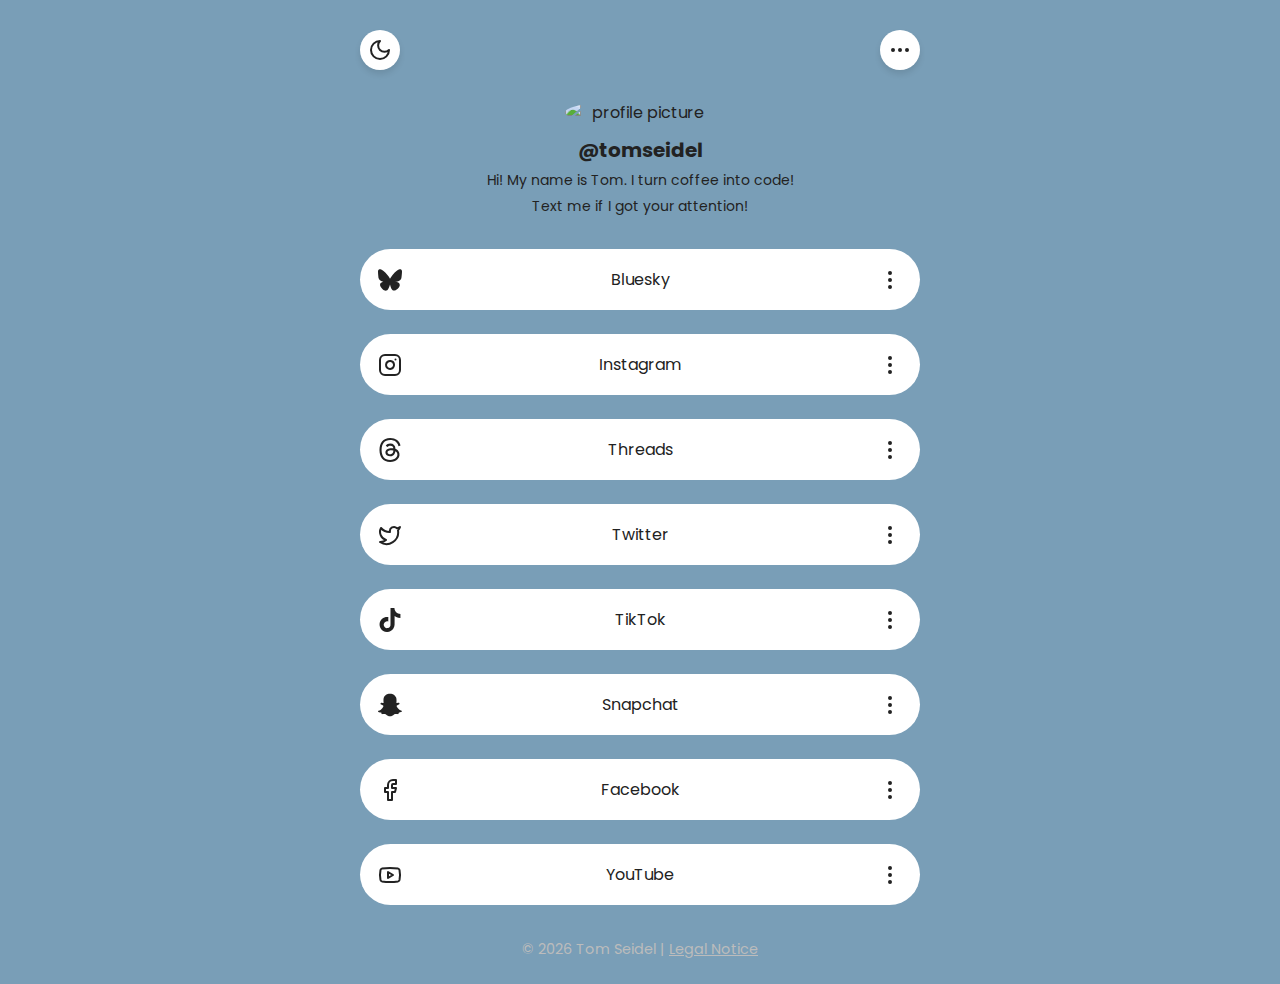
==== commit 4587b1e2: "feat: Add youtube to link list" ====
--- a/links.html
+++ b/links.html
@@ -141,6 +141,19 @@
                     </button>
                 </div>
 
+                <!-- YouTube -->
+                <div class="link-button">
+                    <div class="link-left">
+                        <!-- Facebook Icon SVG -->
+                        <svg xmlns="http://www.w3.org/2000/svg" width="24" height="24" viewBox="0 0 24 24" fill="none" stroke="currentColor" stroke-width="2" stroke-linecap="round" stroke-linejoin="round" class="lucide lucide-youtube-icon lucide-youtube"><path d="M2.5 17a24.12 24.12 0 0 1 0-10 2 2 0 0 1 1.4-1.4 49.56 49.56 0 0 1 16.2 0A2 2 0 0 1 21.5 7a24.12 24.12 0 0 1 0 10 2 2 0 0 1-1.4 1.4 49.55 49.55 0 0 1-16.2 0A2 2 0 0 1 2.5 17"/><path d="m10 15 5-3-5-3z"/></svg>
+                    </div>
+                    <a href="https://www.facebook.com/seidel.tom" class="link-center" target="_blank">YouTube</a>
+                    <button class="link-right" data-url="https://www.facebook.com/seidel.tom" aria-label="Copy Facebook Link">
+                        <!-- 3 dots icon -->
+                        <svg xmlns="http://www.w3.org/2000/svg" width="24" height="24" viewBox="0 0 24 24" fill="none" stroke="currentColor" stroke-width="2" stroke-linecap="round" stroke-linejoin="round" class="lucide lucide-ellipsis-vertical-icon lucide-ellipsis-vertical"><circle cx="12" cy="12" r="1"/><circle cx="12" cy="5" r="1"/><circle cx="12" cy="19" r="1"/></svg>
+                    </button>
+                </div>
+
             </div>
           </section>
 
--- a/styles/links.css
+++ b/styles/links.css
@@ -229,6 +229,7 @@
 .link-wrapper {
     display: flex;
     justify-content: center;
+    margin-top: 20px;
 }
 
 .link-content {
@@ -246,14 +247,14 @@
     max-width: 560px;
     width: 100%;
     background: #fff;
+    color: #222; /* Set default text + icon color for all children */
     border-radius: 36px;
     margin: 12px 0;
     padding: 18px;
-    position: relative;
     transition: 0.3s;
-  }
-
-  .link-button:hover {
+}
+
+.link-button:hover {
     background: #c9783a;
     color: #fff;
 }
@@ -267,19 +268,14 @@
     width: 24px;
     height: 24px;
 }
- 
-.link-left {
-    color: #222;
-}
 
 .link-right {
     background: none;
     border: none;
     padding: 0;
-    color: #222;
-    cursor: pointer;
-}
-  
+    cursor: pointer;
+}
+
 .link-center {
     flex: 1;
     text-align: center;
@@ -287,59 +283,51 @@
     text-decoration: none;
 }
 
+.link-center,
+.link-right {
+    color: inherit; /* Inherit from .link-button */
+}
+
 .link-left svg,
 .link-right svg {
+    width: 100%;
+    height: 100%;
     display: block;
-    width: 100%;
-    height: 100%;
-    object-fit: contain;
 }
 
 footer {
     text-align: center;
-    margin-top: 1rem;
-    padding: 1rem 0;
+    padding-block: 1.5em 1.5rem;
     font-size: 0.9rem;
     color: #bcbcbc;
 }
-  
+
 footer a {
     color: inherit;
     text-decoration: underline;
 }
 
-/* Dark mode functionality */
+/* Dark mode */
 .dark-mode {
     background: #1a1a1a;
     color: #f1f1f1;
 }
 
-.dark-mode .darkmode-button {
-    background: #444;
-    color: #fff;
-}
-
-.dark-mode .darkmode-button:hover {
-    background: #c9783a;
-}
-
+.dark-mode .darkmode-button,
 .dark-mode .menu-button {
     background: #444;
     color: #fff;
 }
 
-.dark-mode .menu-button:hover {
+.dark-mode .darkmode-button:hover,
+.dark-mode .menu-button:hover,
+.dark-mode .link-button:hover {
     background: #c9783a;
 }
 
 .dark-mode .link-button {
     background: #444;
-    color: #fff;
-}
-
-.dark-mode .link-button:hover {
-    background: #c9783a;
-    color: #fff;
+    color: #f1f1f1; /* trigger */
 }
 
 .dark-mode .overlay {
@@ -351,23 +339,15 @@
     color: #f1f1f1;
 }
 
-.dark-mode .modal-close {
+.dark-mode .modal-close,
+.dark-mode .modal-close svg {
     color: #f1f1f1;
-}
-
-.dark-mode .modal-close svg {
     stroke: white !important;
 }
 
+.dark-mode .link-center,
+.dark-mode .link-right,
 .dark-mode .link-left svg {
-    color: #f1f1f1;
-}
-
-.dark-mode .link-center {
-    color: #f1f1f1;
-}
-
-.dark-mode .link-right {
     color: #f1f1f1;
 }
 
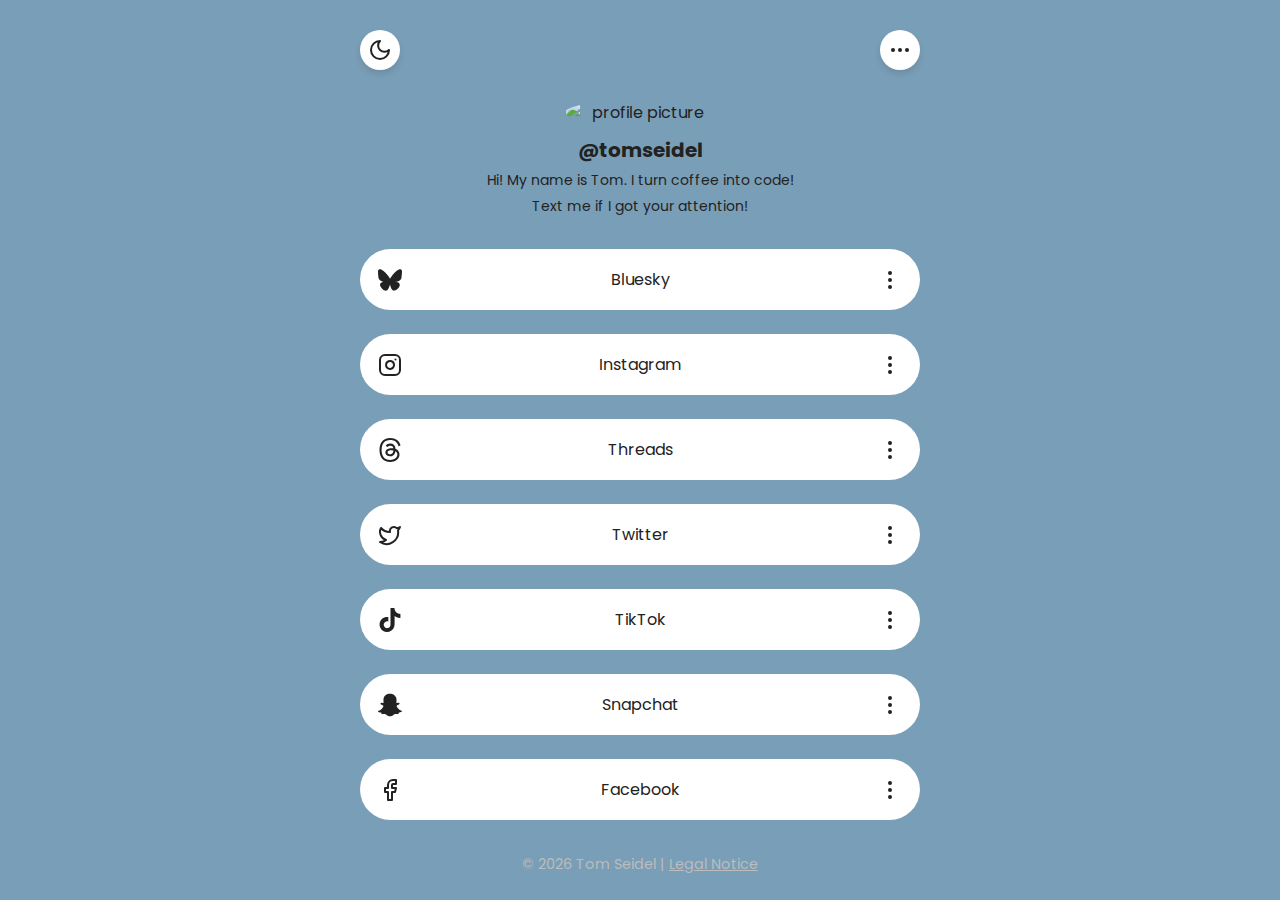
==== commit 9a32515f: "fix: remove youtube link" ====
--- a/links.html
+++ b/links.html
@@ -141,19 +141,6 @@
                     </button>
                 </div>
 
-                <!-- YouTube -->
-                <div class="link-button">
-                    <div class="link-left">
-                        <!-- Facebook Icon SVG -->
-                        <svg xmlns="http://www.w3.org/2000/svg" width="24" height="24" viewBox="0 0 24 24" fill="none" stroke="currentColor" stroke-width="2" stroke-linecap="round" stroke-linejoin="round" class="lucide lucide-youtube-icon lucide-youtube"><path d="M2.5 17a24.12 24.12 0 0 1 0-10 2 2 0 0 1 1.4-1.4 49.56 49.56 0 0 1 16.2 0A2 2 0 0 1 21.5 7a24.12 24.12 0 0 1 0 10 2 2 0 0 1-1.4 1.4 49.55 49.55 0 0 1-16.2 0A2 2 0 0 1 2.5 17"/><path d="m10 15 5-3-5-3z"/></svg>
-                    </div>
-                    <a href="https://www.facebook.com/seidel.tom" class="link-center" target="_blank">YouTube</a>
-                    <button class="link-right" data-url="https://www.facebook.com/seidel.tom" aria-label="Copy Facebook Link">
-                        <!-- 3 dots icon -->
-                        <svg xmlns="http://www.w3.org/2000/svg" width="24" height="24" viewBox="0 0 24 24" fill="none" stroke="currentColor" stroke-width="2" stroke-linecap="round" stroke-linejoin="round" class="lucide lucide-ellipsis-vertical-icon lucide-ellipsis-vertical"><circle cx="12" cy="12" r="1"/><circle cx="12" cy="5" r="1"/><circle cx="12" cy="19" r="1"/></svg>
-                    </button>
-                </div>
-
             </div>
           </section>
 
